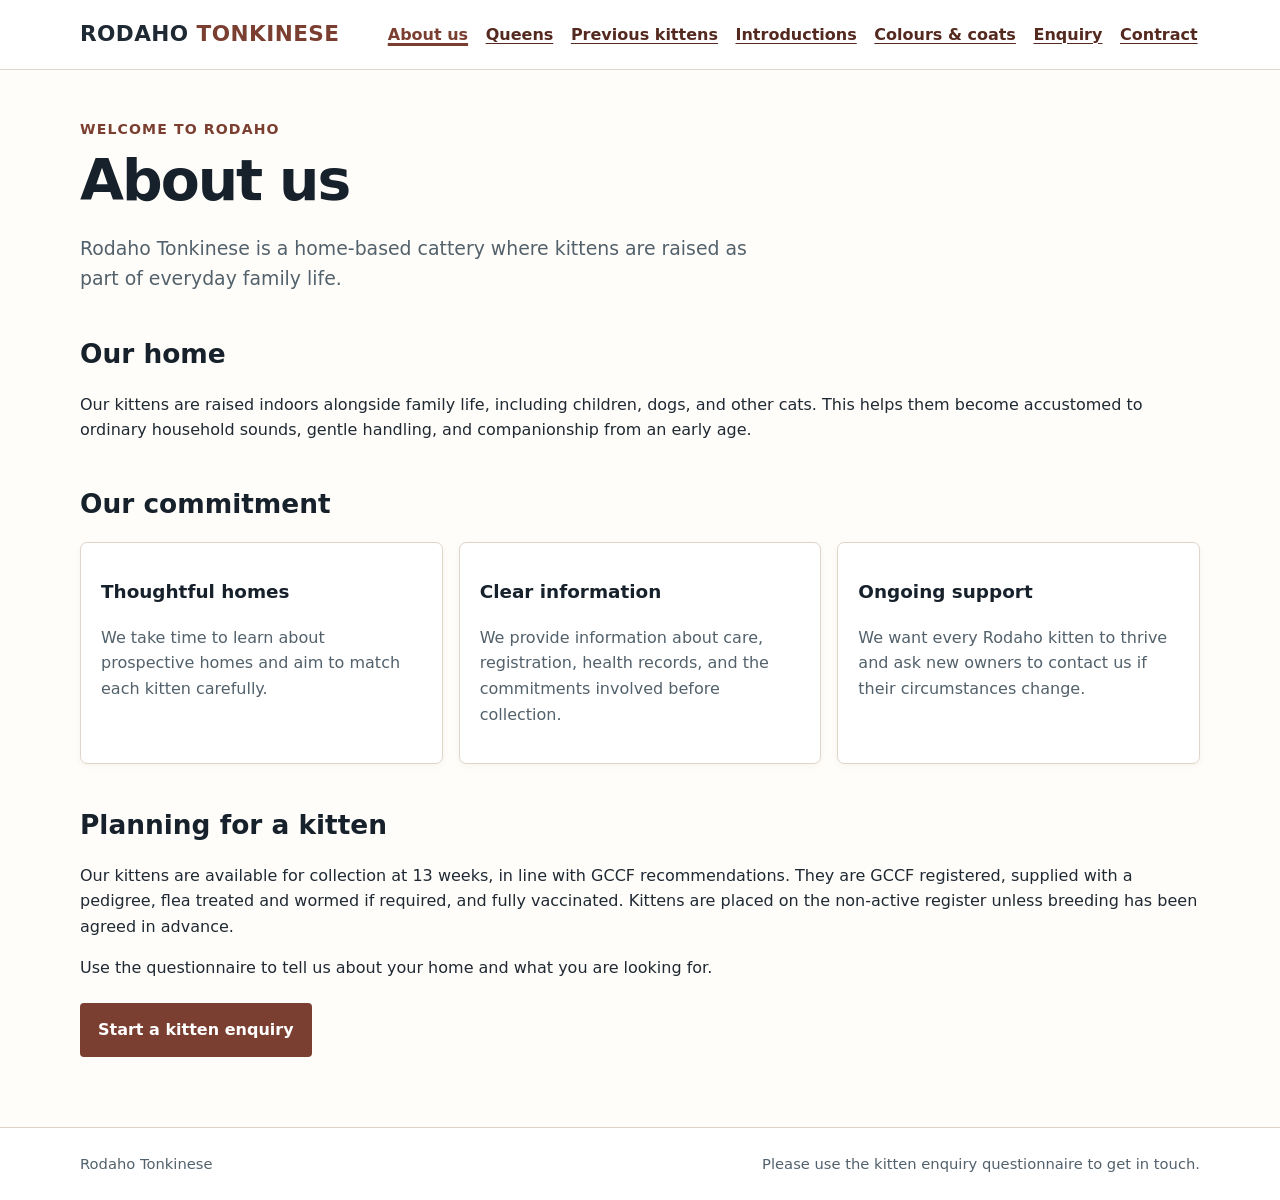
==== about-us.html @ 2a30117e "Publish! Publication" ====
<!doctype html>
<html lang="en">
<head><meta charset="utf-8"><meta name="viewport" content="width=device-width, initial-scale=1"><meta name="description" content="About Rodaho Tonkinese."><title>About Us | Rodaho Tonkinese</title><link rel="stylesheet" href="styles.css"></head>
<body>
  <a class="skip-link" href="#main">Skip to main content</a>
  <header class="site-header"><div class="bar"><a class="brand" href="index.html">RODAHO <span>TONKINESE</span></a><nav aria-label="Main navigation"><ul><li><a aria-current="page" href="about-us.html">About us</a></li><li><a href="breeding-queens.html">Queens</a></li><li><a href="previous-kittens.html">Previous kittens</a></li><li><a href="kitten-introductions.html">Introductions</a></li><li><a href="colours-coats.html">Colours &amp; coats</a></li><li><a href="enquiry.html">Enquiry</a></li><li><a href="contract.html">Contract</a></li></ul></nav></div></header>
  <main id="main">
    <p class="eyebrow">Welcome to Rodaho</p><h1>About us</h1>
    <p class="lead">Rodaho Tonkinese is a home-based cattery where kittens are raised as part of everyday family life.</p>
    <section><h2>Our home</h2><p>Our kittens are raised indoors alongside family life, including children, dogs, and other cats. This helps them become accustomed to ordinary household sounds, gentle handling, and companionship from an early age.</p></section>
    <section><h2>Our commitment</h2><div class="grid"><article class="card"><h3>Thoughtful homes</h3><p>We take time to learn about prospective homes and aim to match each kitten carefully.</p></article><article class="card"><h3>Clear information</h3><p>We provide information about care, registration, health records, and the commitments involved before collection.</p></article><article class="card"><h3>Ongoing support</h3><p>We want every Rodaho kitten to thrive and ask new owners to contact us if their circumstances change.</p></article></div></section>
    <section><h2>Planning for a kitten</h2><p>Our kittens are available for collection at 13 weeks, in line with GCCF recommendations. They are GCCF registered, supplied with a pedigree, flea treated and wormed if required, and fully vaccinated. Kittens are placed on the non-active register unless breeding has been agreed in advance.</p><p>Use the questionnaire to tell us about your home and what you are looking for.</p><a class="button" href="enquiry.html">Start a kitten enquiry</a></section>
  </main>
  <footer class="site-footer"><div class="footer-inner"><span>Rodaho Tonkinese</span><span>Please use the kitten enquiry questionnaire to get in touch.</span></div></footer>
</body>
</html>
---- styles.css ----
:root {
  --ink: #1f2933;
  --muted: #52616b;
  --paper: #fffdf9;
  --surface: #ffffff;
  --warm: #f4eadc;
  --accent: #7b3f31;
  --accent-dark: #54291f;
  --line: #ded4c8;
  --focus: #005fcc;
}

* { box-sizing: border-box; }

html { scroll-behavior: smooth; }

body {
  margin: 0;
  color: var(--ink);
  background: var(--paper);
  font: 1rem/1.6 system-ui, -apple-system, BlinkMacSystemFont, "Segoe UI", sans-serif;
}

a { color: var(--accent-dark); text-underline-offset: .18em; }
a:hover { color: var(--accent); }
a:focus-visible, button:focus-visible, input:focus-visible, textarea:focus-visible, select:focus-visible {
  outline: 3px solid var(--focus);
  outline-offset: 3px;
}

.skip-link {
  position: absolute;
  left: 1rem;
  top: -4rem;
  z-index: 10;
  padding: .65rem 1rem;
  color: white;
  background: var(--focus);
}
.skip-link:focus { top: 1rem; }

.site-header { background: var(--surface); border-bottom: 1px solid var(--line); }
.bar, main, .footer-inner { width: min(100% - 2rem, 70rem); margin: auto; }
.bar { display: flex; align-items: center; justify-content: space-between; gap: 1rem; padding: 1rem 0; }
.brand { color: var(--ink); font-size: 1.35rem; font-weight: 750; letter-spacing: .02em; text-decoration: none; }
.brand span { color: var(--accent); }
nav ul { display: flex; flex-wrap: wrap; justify-content: flex-end; gap: .25rem .8rem; margin: 0; padding: 0; list-style: none; }
nav a { display: inline-block; padding: .35rem .15rem; font-weight: 650; text-decoration-thickness: 1px; }
nav a[aria-current="page"] { color: var(--accent); text-decoration-thickness: 3px; }

main { padding: 3rem 0 4rem; }
.hero { max-width: 47rem; padding: 2rem 0 2.75rem; }
.eyebrow { margin: 0 0 .35rem; color: var(--accent); font-size: .88rem; font-weight: 800; letter-spacing: .08em; text-transform: uppercase; }
h1, h2, h3 { color: #17212b; line-height: 1.2; }
h1 { margin: 0 0 1rem; font-size: clamp(2rem, 5vw, 3.55rem); letter-spacing: -.035em; }
h2 { margin-top: 2.8rem; font-size: 1.65rem; }
h3 { margin-bottom: .35rem; font-size: 1.15rem; }
.lead { max-width: 42rem; color: var(--muted); font-size: 1.18rem; }
.button { display: inline-block; margin: .4rem .5rem .4rem 0; padding: .75rem 1rem; border: 2px solid var(--accent); border-radius: .25rem; color: white; background: var(--accent); font-weight: 750; text-decoration: none; }
.button:hover { border-color: var(--accent-dark); color: white; background: var(--accent-dark); }
.button.secondary { color: var(--accent-dark); background: transparent; }
.button.secondary:hover { color: white; }

.grid { display: grid; grid-template-columns: repeat(auto-fit, minmax(15rem, 1fr)); gap: 1rem; margin-top: 1.4rem; }
.card, .notice, .table-wrap, form { padding: 1.25rem; border: 1px solid var(--line); border-radius: .45rem; background: var(--surface); box-shadow: 0 2px 7px rgb(48 32 18 / 4%); }
.card { display: flex; flex-direction: column; }
.card p { color: var(--muted); }
.card a { margin-top: auto; font-weight: 750; }
.notice { border-left: 5px solid var(--accent); background: var(--warm); }
.notice h2 { margin-top: 0; }
.list-tight li { margin-bottom: .45rem; }
.section-intro { max-width: 48rem; color: var(--muted); }

.table-wrap { overflow-x: auto; padding: 0; }
table { width: 100%; border-collapse: collapse; background: var(--surface); }
th, td { padding: .85rem 1rem; border-bottom: 1px solid var(--line); text-align: left; vertical-align: top; }
th { background: var(--warm); }
tr:last-child td { border-bottom: 0; }

label { display: block; margin-top: 1rem; font-weight: 750; }
input, textarea, select { width: 100%; margin-top: .3rem; padding: .7rem; border: 1px solid #9a8e82; border-radius: .25rem; color: var(--ink); background: white; font: inherit; }
textarea { min-height: 8rem; resize: vertical; }
fieldset { margin: 1.4rem 0; padding: 0; border: 0; }
legend { font-size: 1.25rem; font-weight: 800; }
.helper { color: var(--muted); font-size: .92rem; }
.required { color: #a61b1b; }
.form-note { margin-bottom: 1.2rem; }
button { cursor: pointer; font: inherit; }
.consent { display: flex; align-items: flex-start; gap: .65rem; padding: 1rem; border-radius: .3rem; background: var(--warm); }
.consent input { width: 1.2rem; height: 1.2rem; flex: 0 0 auto; margin: .2rem 0 0; }

.site-footer { border-top: 1px solid var(--line); background: var(--surface); }
.footer-inner { display: flex; flex-wrap: wrap; justify-content: space-between; gap: .5rem 2rem; padding: 1.5rem 0; color: var(--muted); font-size: .92rem; }

@media (max-width: 42rem) {
  .bar { display: block; }
  nav ul { justify-content: flex-start; margin-top: .6rem; }
  main { padding-top: 2rem; }
}

@media print {
  .site-header, .site-footer, .skip-link, .button, .no-print { display: none; }
  body { background: white; font-size: 11pt; }
  main { width: 100%; padding: 0; }
  .card, .notice, form { box-shadow: none; }
}
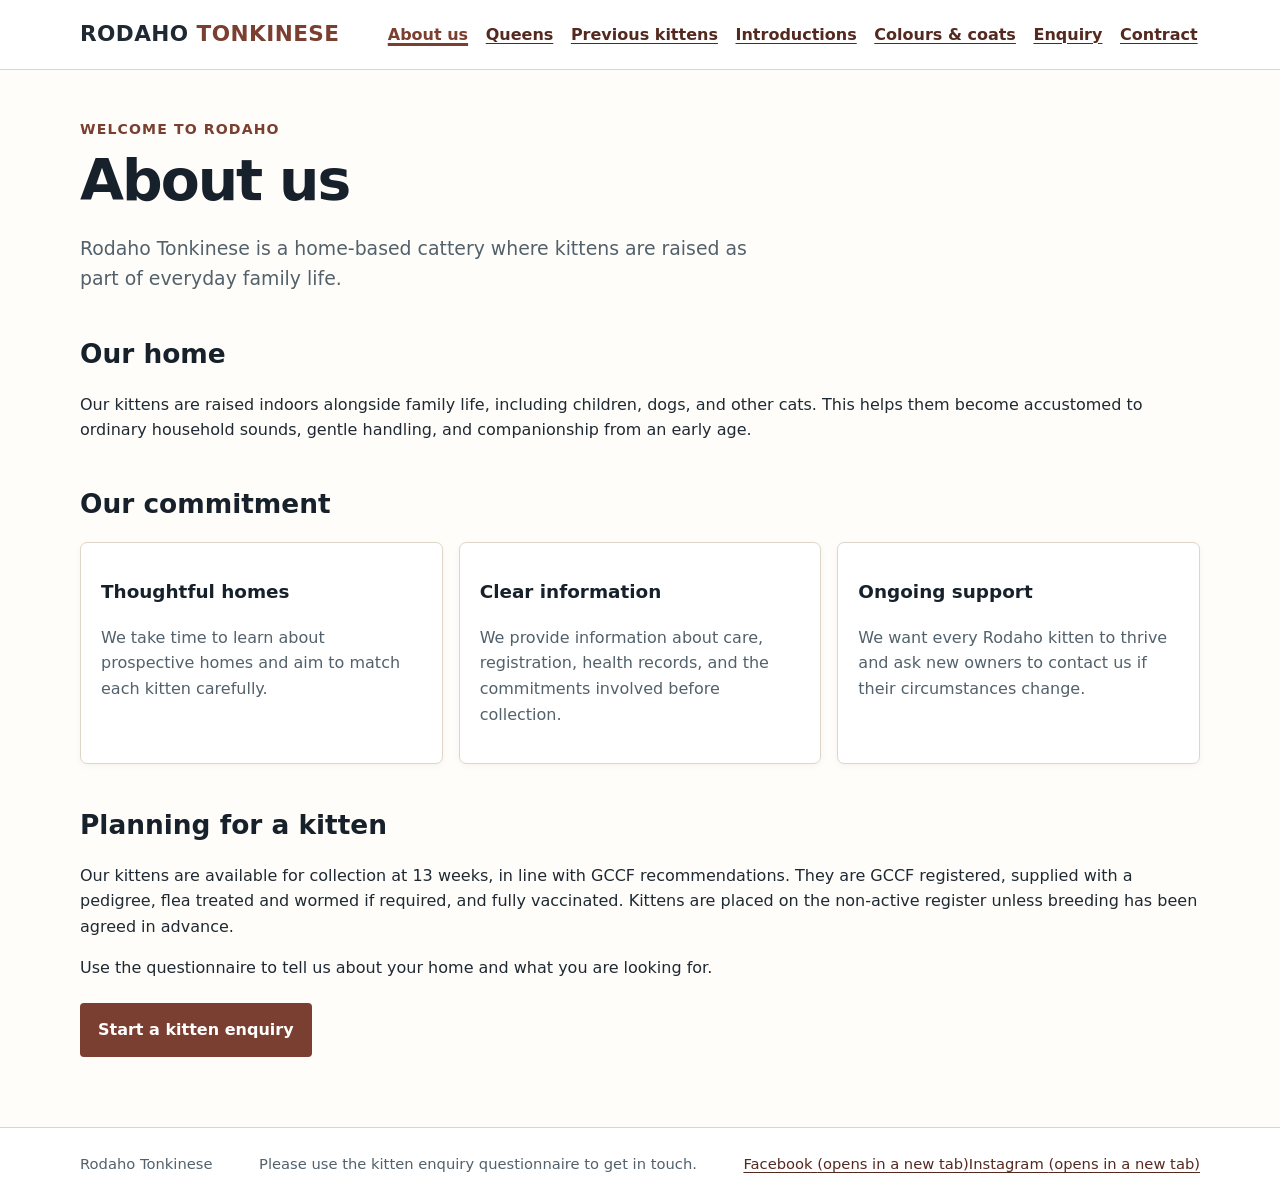
==== commit f958bf0e: "Next Steps Lets go" ====
--- a/about-us.html
+++ b/about-us.html
@@ -1,6 +1,6 @@
 <!doctype html>
 <html lang="en">
-<head><meta charset="utf-8"><meta name="viewport" content="width=device-width, initial-scale=1"><meta name="description" content="About Rodaho Tonkinese."><title>About Us | Rodaho Tonkinese</title><link rel="stylesheet" href="styles.css"></head>
+<head><meta charset="utf-8"><meta name="viewport" content="width=device-width, initial-scale=1"><meta name="description" content="Learn about Rodaho Tonkinese, a UK home-based cattery focused on thoughtful kitten homes, clear information, and lifelong welfare."><meta name="author" content="Rodaho Tonkinese"><meta name="robots" content="index,follow"><link rel="canonical" href="https://rodaho.co.uk/about-us.html"><meta property="og:locale" content="en_GB"><meta property="og:type" content="website"><meta property="og:site_name" content="Rodaho Tonkinese"><meta property="og:title" content="About Rodaho Tonkinese | UK Home-Based Cattery"><meta property="og:description" content="Learn about the home, care, and values behind Rodaho Tonkinese."><meta property="og:url" content="https://rodaho.co.uk/about-us.html"><meta name="twitter:card" content="summary"><title>About Rodaho Tonkinese | UK Home-Based Cattery</title><link rel="stylesheet" href="styles.css"></head>
 <body>
   <a class="skip-link" href="#main">Skip to main content</a>
   <header class="site-header"><div class="bar"><a class="brand" href="index.html">RODAHO <span>TONKINESE</span></a><nav aria-label="Main navigation"><ul><li><a aria-current="page" href="about-us.html">About us</a></li><li><a href="breeding-queens.html">Queens</a></li><li><a href="previous-kittens.html">Previous kittens</a></li><li><a href="kitten-introductions.html">Introductions</a></li><li><a href="colours-coats.html">Colours &amp; coats</a></li><li><a href="enquiry.html">Enquiry</a></li><li><a href="contract.html">Contract</a></li></ul></nav></div></header>
@@ -11,6 +11,6 @@
     <section><h2>Our commitment</h2><div class="grid"><article class="card"><h3>Thoughtful homes</h3><p>We take time to learn about prospective homes and aim to match each kitten carefully.</p></article><article class="card"><h3>Clear information</h3><p>We provide information about care, registration, health records, and the commitments involved before collection.</p></article><article class="card"><h3>Ongoing support</h3><p>We want every Rodaho kitten to thrive and ask new owners to contact us if their circumstances change.</p></article></div></section>
     <section><h2>Planning for a kitten</h2><p>Our kittens are available for collection at 13 weeks, in line with GCCF recommendations. They are GCCF registered, supplied with a pedigree, flea treated and wormed if required, and fully vaccinated. Kittens are placed on the non-active register unless breeding has been agreed in advance.</p><p>Use the questionnaire to tell us about your home and what you are looking for.</p><a class="button" href="enquiry.html">Start a kitten enquiry</a></section>
   </main>
-  <footer class="site-footer"><div class="footer-inner"><span>Rodaho Tonkinese</span><span>Please use the kitten enquiry questionnaire to get in touch.</span></div></footer>
+  <footer class="site-footer"><div class="footer-inner"><span>Rodaho Tonkinese</span><span>Please use the kitten enquiry questionnaire to get in touch.</span><span class="social-links"><a href="https://www.facebook.com/RodahoTonkinese/" rel="me noopener noreferrer" target="_blank">Facebook <span class="sr-only">(opens in a new tab)</span></a><a href="https://www.instagram.com/rodahotonkinese/" rel="me noopener noreferrer" target="_blank">Instagram <span class="sr-only">(opens in a new tab)</span></a></span></div></footer>
 </body>
 </html>
--- a/styles.css
+++ b/styles.css
@@ -71,6 +71,29 @@
 .list-tight li { margin-bottom: .45rem; }
 .section-intro { max-width: 48rem; color: var(--muted); }
 
+.term-grid { display: grid; grid-template-columns: repeat(3, 1fr); gap: .75rem; margin-top: 1rem; }
+.term-grid div { padding: .8rem; border: 1px solid #d4bda6; border-radius: .3rem; background: rgb(255 255 255 / 65%); }
+.term-grid strong, .term-grid span { display: block; }
+.term-grid strong { color: var(--muted); font-size: .8rem; text-transform: uppercase; letter-spacing: .06em; }
+.term-grid span { font-weight: 800; }
+.coat-overview { display: grid; grid-template-columns: repeat(3, 1fr); gap: 1rem; margin-top: 1.4rem; }
+.pattern-card { padding: 1.2rem; border: 1px solid var(--line); border-top: 6px solid var(--accent); border-radius: .45rem; background: var(--surface); }
+.pattern-card.mink { border-top-color: #557f7f; }
+.pattern-card.solid { border-top-color: #8a6b37; }
+.pattern-card h3 { margin-top: 0; }
+.pattern-label { margin: 0 0 .7rem; color: var(--accent-dark); font-size: .85rem; font-weight: 850; letter-spacing: .05em; text-transform: uppercase; }
+.pattern-label span { padding: .13rem .4rem; border-radius: 99px; color: white; background: var(--accent-dark); font-size: .75rem; }
+.mink .pattern-label { color: #315c5c; }
+.mink .pattern-label span { background: #315c5c; }
+.solid .pattern-label { color: #654b20; }
+.solid .pattern-label span { background: #654b20; }
+.colour-pair-grid { display: grid; gap: 1rem; margin-top: 1.4rem; }
+.colour-pair { display: grid; grid-template-columns: 3.2rem minmax(9rem, 1fr) 3.2rem minmax(9rem, 1fr); gap: .7rem; align-items: center; padding: 1rem; border: 1px solid var(--line); border-radius: .45rem; background: var(--surface); }
+.colour-pair h3 { margin: 0; }
+.colour-pair p { margin: .2rem 0 0; color: var(--muted); font-size: .93rem; }
+.colour-swatch { width: 3.2rem; height: 3.2rem; border: 1px solid rgb(0 0 0 / 15%); border-radius: 50%; box-shadow: inset 0 0 0 .3rem rgb(255 255 255 / 30%); }
+.brown { background: #4b2c20; }.blue { background: #7c8798; }.chocolate { background: #9a6545; }.lilac { background: #b7a2ad; }.cinnamon { background: #b96d47; }.fawn { background: #d6b893; }
+
 .table-wrap { overflow-x: auto; padding: 0; }
 table { width: 100%; border-collapse: collapse; background: var(--surface); }
 th, td { padding: .85rem 1rem; border-bottom: 1px solid var(--line); text-align: left; vertical-align: top; }
@@ -96,6 +119,8 @@
   .bar { display: block; }
   nav ul { justify-content: flex-start; margin-top: .6rem; }
   main { padding-top: 2rem; }
+  .term-grid, .coat-overview { grid-template-columns: 1fr; }
+  .colour-pair { grid-template-columns: 3.2rem 1fr; }
 }
 
 @media print {
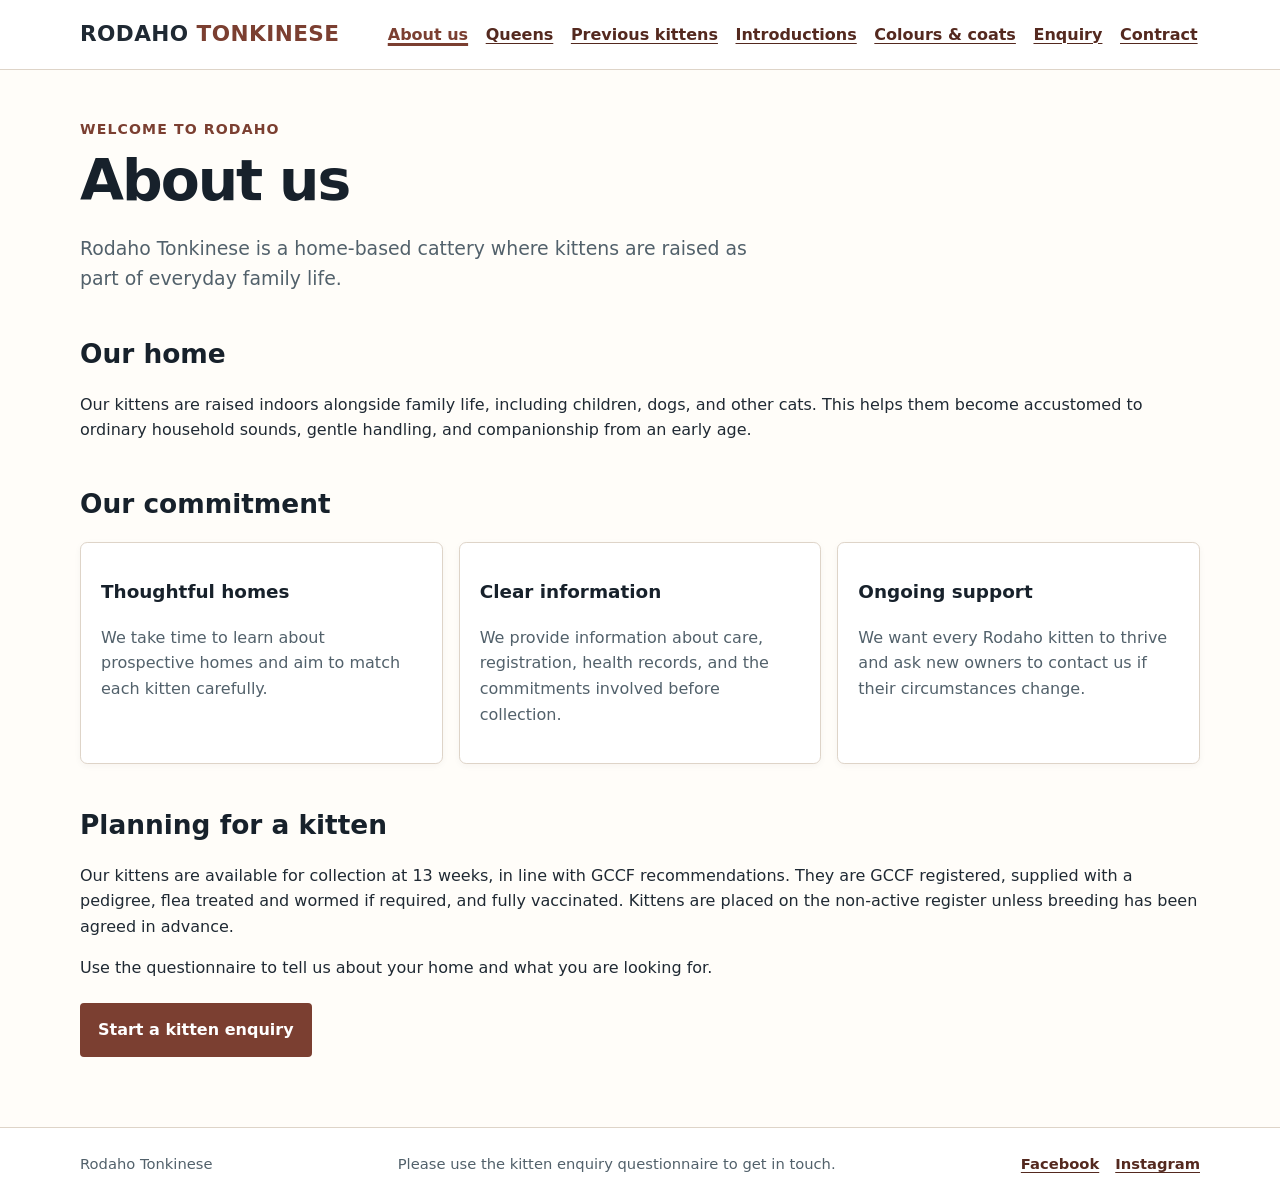
==== commit ca62b237: "Next Next updates" ====
--- a/about-us.html
+++ b/about-us.html
@@ -1,5 +1,5 @@
 <!doctype html>
-<html lang="en">
+<html lang="en-GB">
 <head><meta charset="utf-8"><meta name="viewport" content="width=device-width, initial-scale=1"><meta name="description" content="Learn about Rodaho Tonkinese, a UK home-based cattery focused on thoughtful kitten homes, clear information, and lifelong welfare."><meta name="author" content="Rodaho Tonkinese"><meta name="robots" content="index,follow"><link rel="canonical" href="https://rodaho.co.uk/about-us.html"><meta property="og:locale" content="en_GB"><meta property="og:type" content="website"><meta property="og:site_name" content="Rodaho Tonkinese"><meta property="og:title" content="About Rodaho Tonkinese | UK Home-Based Cattery"><meta property="og:description" content="Learn about the home, care, and values behind Rodaho Tonkinese."><meta property="og:url" content="https://rodaho.co.uk/about-us.html"><meta name="twitter:card" content="summary"><title>About Rodaho Tonkinese | UK Home-Based Cattery</title><link rel="stylesheet" href="styles.css"></head>
 <body>
   <a class="skip-link" href="#main">Skip to main content</a>
--- a/styles.css
+++ b/styles.css
@@ -114,6 +114,9 @@
 
 .site-footer { border-top: 1px solid var(--line); background: var(--surface); }
 .footer-inner { display: flex; flex-wrap: wrap; justify-content: space-between; gap: .5rem 2rem; padding: 1.5rem 0; color: var(--muted); font-size: .92rem; }
+.social-links { display: flex; gap: 1rem; }
+.social-links a { font-weight: 750; }
+.sr-only { position: absolute; width: 1px; height: 1px; padding: 0; margin: -1px; overflow: hidden; clip: rect(0, 0, 0, 0); white-space: nowrap; border: 0; }
 
 @media (max-width: 42rem) {
   .bar { display: block; }
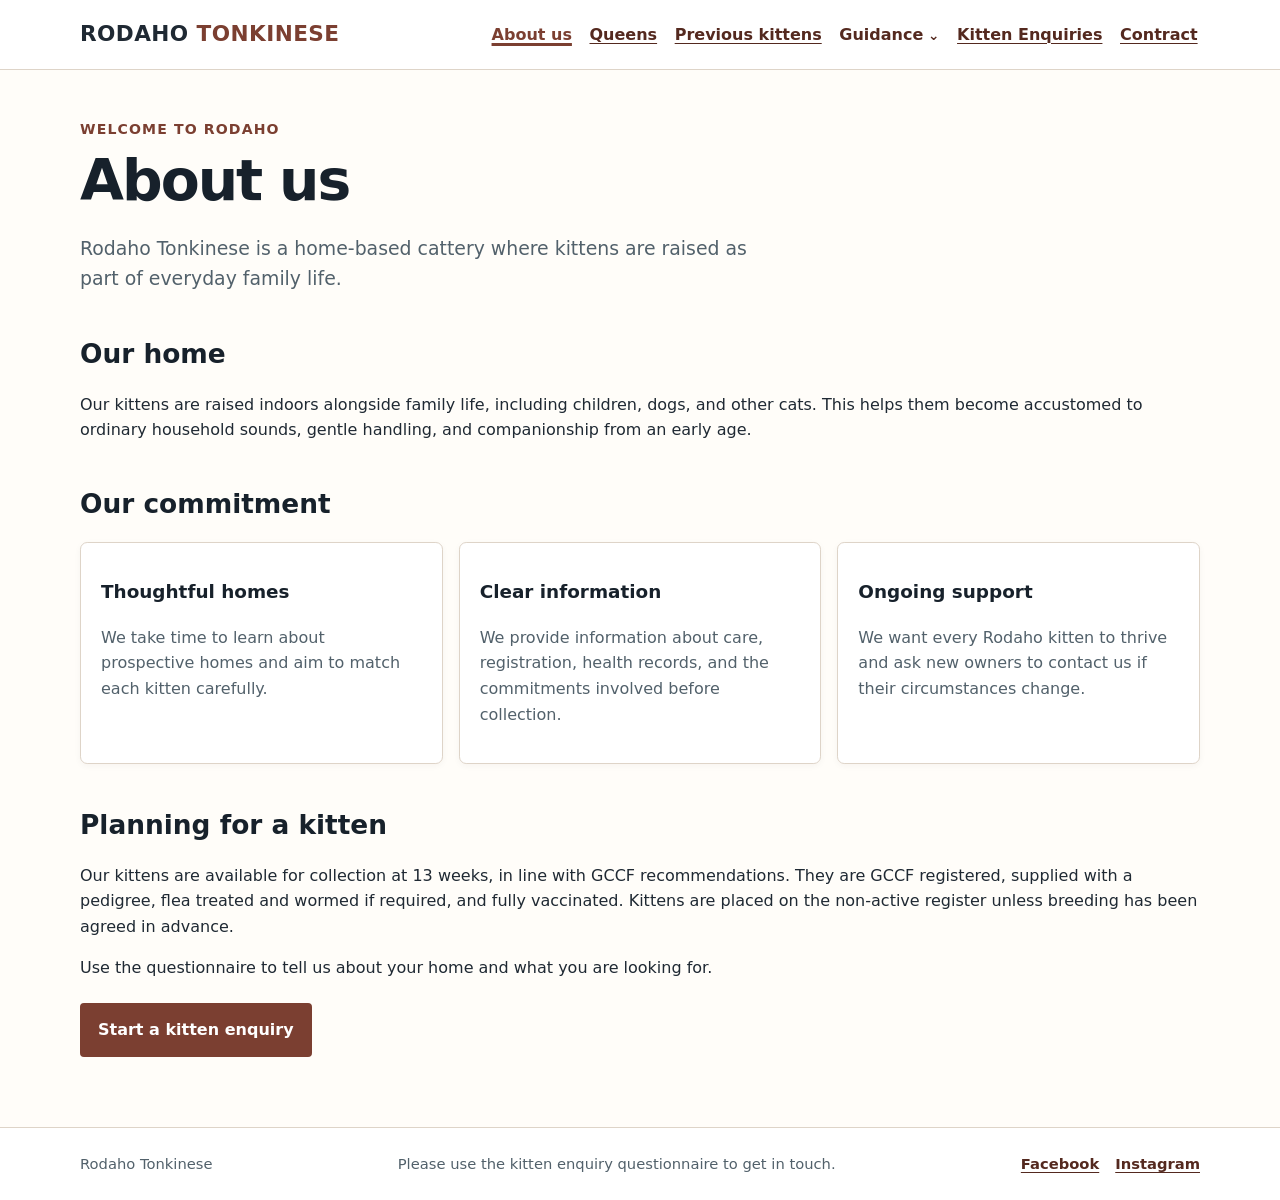
==== commit b74d0ec9: "hcaptcha cpatcha" ====
--- a/about-us.html
+++ b/about-us.html
@@ -3,7 +3,7 @@
 <head><meta charset="utf-8"><meta name="viewport" content="width=device-width, initial-scale=1"><meta name="description" content="Learn about Rodaho Tonkinese, a UK home-based cattery focused on thoughtful kitten homes, clear information, and lifelong welfare."><meta name="author" content="Rodaho Tonkinese"><meta name="robots" content="index,follow"><link rel="canonical" href="https://rodaho.co.uk/about-us.html"><meta property="og:locale" content="en_GB"><meta property="og:type" content="website"><meta property="og:site_name" content="Rodaho Tonkinese"><meta property="og:title" content="About Rodaho Tonkinese | UK Home-Based Cattery"><meta property="og:description" content="Learn about the home, care, and values behind Rodaho Tonkinese."><meta property="og:url" content="https://rodaho.co.uk/about-us.html"><meta name="twitter:card" content="summary"><title>About Rodaho Tonkinese | UK Home-Based Cattery</title><link rel="stylesheet" href="styles.css"></head>
 <body>
   <a class="skip-link" href="#main">Skip to main content</a>
-  <header class="site-header"><div class="bar"><a class="brand" href="index.html">RODAHO <span>TONKINESE</span></a><nav aria-label="Main navigation"><ul><li><a aria-current="page" href="about-us.html">About us</a></li><li><a href="breeding-queens.html">Queens</a></li><li><a href="previous-kittens.html">Previous kittens</a></li><li><a href="kitten-introductions.html">Introductions</a></li><li><a href="colours-coats.html">Colours &amp; coats</a></li><li><a href="enquiry.html">Enquiry</a></li><li><a href="contract.html">Contract</a></li></ul></nav></div></header>
+  <header class="site-header"><div class="bar"><a class="brand" href="index.html">RODAHO <span>TONKINESE</span></a><nav aria-label="Main navigation"><ul><li><a aria-current="page" href="about-us.html">About us</a></li><li><a href="breeding-queens.html">Queens</a></li><li><a href="previous-kittens.html">Previous kittens</a></li><li><details class="nav-dropdown"><summary>Guidance</summary><ul><li><a href="kitten-introductions.html">Kitten Introduction Guidance</a></li><li><a href="colours-coats.html">Colours &amp; coats</a></li></ul></details></li><li><a href="enquiry.html">Kitten Enquiries</a></li><li><a href="contract.html">Contract</a></li></ul></nav></div></header>
   <main id="main">
     <p class="eyebrow">Welcome to Rodaho</p><h1>About us</h1>
     <p class="lead">Rodaho Tonkinese is a home-based cattery where kittens are raised as part of everyday family life.</p>
--- a/styles.css
+++ b/styles.css
@@ -23,7 +23,7 @@
 
 a { color: var(--accent-dark); text-underline-offset: .18em; }
 a:hover { color: var(--accent); }
-a:focus-visible, button:focus-visible, input:focus-visible, textarea:focus-visible, select:focus-visible {
+a:focus-visible, button:focus-visible, input:focus-visible, textarea:focus-visible, select:focus-visible, summary:focus-visible {
   outline: 3px solid var(--focus);
   outline-offset: 3px;
 }
@@ -44,9 +44,16 @@
 .bar { display: flex; align-items: center; justify-content: space-between; gap: 1rem; padding: 1rem 0; }
 .brand { color: var(--ink); font-size: 1.35rem; font-weight: 750; letter-spacing: .02em; text-decoration: none; }
 .brand span { color: var(--accent); }
-nav ul { display: flex; flex-wrap: wrap; justify-content: flex-end; gap: .25rem .8rem; margin: 0; padding: 0; list-style: none; }
+nav > ul { display: flex; flex-wrap: wrap; justify-content: flex-end; gap: .25rem .8rem; margin: 0; padding: 0; list-style: none; }
 nav a { display: inline-block; padding: .35rem .15rem; font-weight: 650; text-decoration-thickness: 1px; }
 nav a[aria-current="page"] { color: var(--accent); text-decoration-thickness: 3px; }
+.nav-dropdown { position: relative; }
+.nav-dropdown summary { padding: .35rem .15rem; color: var(--accent-dark); cursor: pointer; font-weight: 650; list-style: none; }
+.nav-dropdown summary::-webkit-details-marker { display: none; }
+.nav-dropdown summary::after { content: "⌄"; margin-left: .3rem; font-size: .85em; }
+.nav-dropdown[open] summary::after { content: "⌃"; }
+.nav-dropdown > ul { position: absolute; z-index: 5; top: calc(100% + .3rem); left: -.75rem; display: grid; min-width: 17rem; margin: 0; padding: .45rem .75rem; border: 1px solid var(--line); border-radius: .35rem; background: var(--surface); box-shadow: 0 5px 14px rgb(48 32 18 / 12%); list-style: none; }
+.nav-dropdown > ul a { width: 100%; padding: .5rem 0; }
 
 main { padding: 3rem 0 4rem; }
 .hero { max-width: 47rem; padding: 2rem 0 2.75rem; }
@@ -111,6 +118,8 @@
 button { cursor: pointer; font: inherit; }
 .consent { display: flex; align-items: flex-start; gap: .65rem; padding: 1rem; border-radius: .3rem; background: var(--warm); }
 .consent input { width: 1.2rem; height: 1.2rem; flex: 0 0 auto; margin: .2rem 0 0; }
+.honeypot { display: none; }
+.captcha-wrap { margin-top: 1.4rem; }
 
 .site-footer { border-top: 1px solid var(--line); background: var(--surface); }
 .footer-inner { display: flex; flex-wrap: wrap; justify-content: space-between; gap: .5rem 2rem; padding: 1.5rem 0; color: var(--muted); font-size: .92rem; }
@@ -120,7 +129,8 @@
 
 @media (max-width: 42rem) {
   .bar { display: block; }
-  nav ul { justify-content: flex-start; margin-top: .6rem; }
+  nav > ul { justify-content: flex-start; margin-top: .6rem; }
+  .nav-dropdown > ul { position: static; min-width: 0; margin-top: .25rem; box-shadow: none; }
   main { padding-top: 2rem; }
   .term-grid, .coat-overview { grid-template-columns: 1fr; }
   .colour-pair { grid-template-columns: 3.2rem 1fr; }
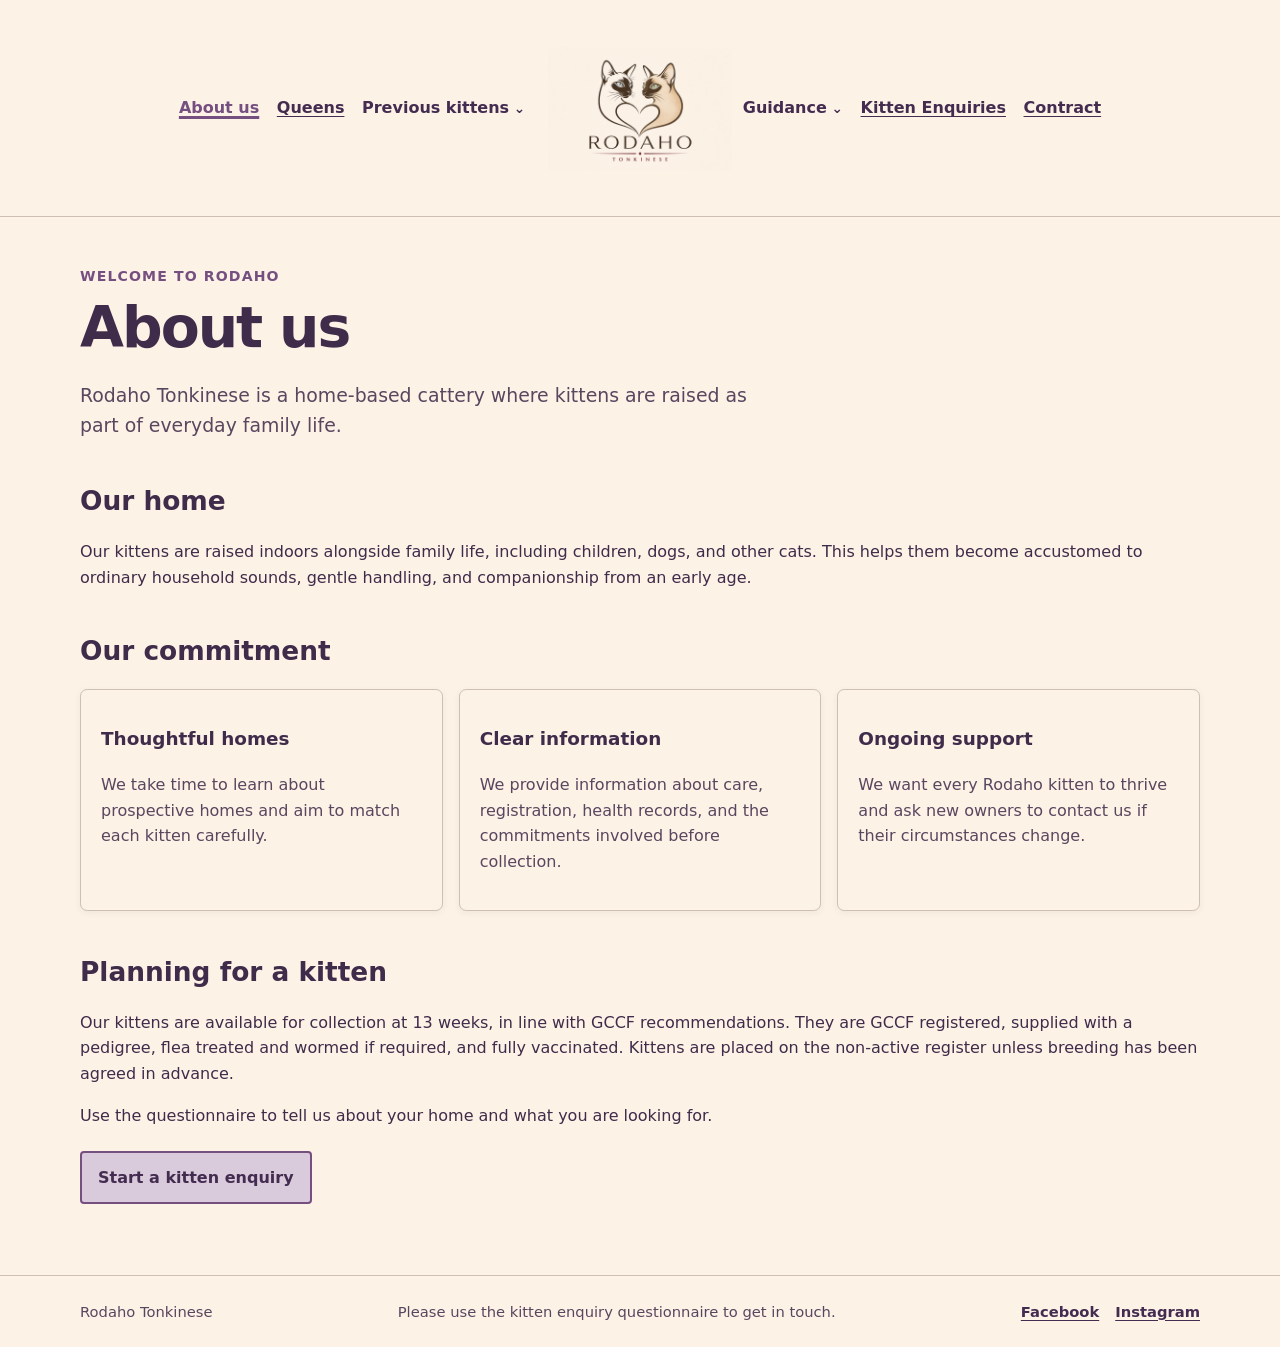
==== commit 909618bc: "Separate Kittens" ====
--- a/about-us.html
+++ b/about-us.html
@@ -3,7 +3,7 @@
 <head><meta charset="utf-8"><meta name="viewport" content="width=device-width, initial-scale=1"><meta name="description" content="Learn about Rodaho Tonkinese, a UK home-based cattery focused on thoughtful kitten homes, clear information, and lifelong welfare."><meta name="author" content="Rodaho Tonkinese"><meta name="robots" content="index,follow"><link rel="canonical" href="https://rodaho.co.uk/about-us.html"><meta property="og:locale" content="en_GB"><meta property="og:type" content="website"><meta property="og:site_name" content="Rodaho Tonkinese"><meta property="og:title" content="About Rodaho Tonkinese | UK Home-Based Cattery"><meta property="og:description" content="Learn about the home, care, and values behind Rodaho Tonkinese."><meta property="og:url" content="https://rodaho.co.uk/about-us.html"><meta name="twitter:card" content="summary"><title>About Rodaho Tonkinese | UK Home-Based Cattery</title><link rel="stylesheet" href="styles.css"></head>
 <body>
   <a class="skip-link" href="#main">Skip to main content</a>
-  <header class="site-header"><div class="bar"><a class="brand" href="index.html">RODAHO <span>TONKINESE</span></a><nav aria-label="Main navigation"><ul><li><a aria-current="page" href="about-us.html">About us</a></li><li><a href="breeding-queens.html">Queens</a></li><li><a href="previous-kittens.html">Previous kittens</a></li><li><details class="nav-dropdown"><summary>Guidance</summary><ul><li><a href="kitten-introductions.html">Kitten Introduction Guidance</a></li><li><a href="colours-coats.html">Colours &amp; coats</a></li></ul></details></li><li><a href="enquiry.html">Kitten Enquiries</a></li><li><a href="contract.html">Contract</a></li></ul></nav></div></header>
+  <header class="site-header"><div class="bar"><a class="brand" href="index.html">RODAHO <span>TONKINESE</span></a><nav aria-label="Main navigation"><ul><li><a aria-current="page" href="about-us.html">About us</a></li><li><a href="breeding-queens.html">Queens</a></li><li><details class="nav-dropdown"><summary>Previous kittens</summary><ul><li><a href="moana-kittens.html">Moana's kittens</a></li><li><a href="nessa-kittens.html">Nessa's kittens</a></li></ul></details></li><li><details class="nav-dropdown"><summary>Guidance</summary><ul><li><a href="kitten-introductions.html">Kitten Introduction Guidance</a></li><li><a href="colours-coats.html">Colours &amp; coats</a></li></ul></details></li><li><a href="enquiry.html">Kitten Enquiries</a></li><li><a href="contract.html">Contract</a></li></ul></nav></div></header>
   <main id="main">
     <p class="eyebrow">Welcome to Rodaho</p><h1>About us</h1>
     <p class="lead">Rodaho Tonkinese is a home-based cattery where kittens are raised as part of everyday family life.</p>
--- a/styles.css
+++ b/styles.css
@@ -1,13 +1,13 @@
 :root {
-  --ink: #1f2933;
-  --muted: #52616b;
-  --paper: #fffdf9;
-  --surface: #ffffff;
-  --warm: #f4eadc;
-  --accent: #7b3f31;
-  --accent-dark: #54291f;
-  --line: #ded4c8;
-  --focus: #005fcc;
+  --ink: #3f2b4a;
+  --muted: #59465f;
+  --paper: #fcf2e6;
+  --surface: #fcf2e6;
+  --warm: #f5e7d8;
+  --accent: #754f80;
+  --accent-dark: #442c50;
+  --line: #cdbfb4;
+  --focus: #704187;
 }
 
 * { box-sizing: border-box; }
@@ -34,7 +34,7 @@
   top: -4rem;
   z-index: 10;
   padding: .65rem 1rem;
-  color: white;
+  color: #fbf7f2;
   background: var(--focus);
 }
 .skip-link:focus { top: 1rem; }
@@ -42,9 +42,11 @@
 .site-header { background: var(--surface); border-bottom: 1px solid var(--line); }
 .bar, main, .footer-inner { width: min(100% - 2rem, 70rem); margin: auto; }
 .bar { display: flex; align-items: center; justify-content: space-between; gap: 1rem; padding: 1rem 0; }
-.brand { color: var(--ink); font-size: 1.35rem; font-weight: 750; letter-spacing: .02em; text-decoration: none; }
-.brand span { color: var(--accent); }
-nav > ul { display: flex; flex-wrap: wrap; justify-content: flex-end; gap: .25rem .8rem; margin: 0; padding: 0; list-style: none; }
+.site-header .bar { position: relative; display: flex; width: min(100% - 2rem, 90rem); min-height: 13.5rem; margin: auto; }
+.site-header nav { width: 100%; }
+.brand { position: absolute; z-index: 1; top: 50%; left: 50%; display: inline-block; width: 11.5rem; height: 11.5rem; overflow: hidden; background: url("assets/rodaho-logo.png") center / contain no-repeat; transform: translate(-50%, -50%); text-indent: -9999px; white-space: nowrap; text-decoration: none; }
+nav > ul { display: flex; flex-wrap: wrap; justify-content: center; gap: .25rem .8rem; margin: 0; padding: 0; list-style: none; }
+nav > ul > li:nth-child(3) { margin-right: 12.5rem; }
 nav a { display: inline-block; padding: .35rem .15rem; font-weight: 650; text-decoration-thickness: 1px; }
 nav a[aria-current="page"] { color: var(--accent); text-decoration-thickness: 3px; }
 .nav-dropdown { position: relative; }
@@ -52,24 +54,24 @@
 .nav-dropdown summary::-webkit-details-marker { display: none; }
 .nav-dropdown summary::after { content: "⌄"; margin-left: .3rem; font-size: .85em; }
 .nav-dropdown[open] summary::after { content: "⌃"; }
-.nav-dropdown > ul { position: absolute; z-index: 5; top: calc(100% + .3rem); left: -.75rem; display: grid; min-width: 17rem; margin: 0; padding: .45rem .75rem; border: 1px solid var(--line); border-radius: .35rem; background: var(--surface); box-shadow: 0 5px 14px rgb(48 32 18 / 12%); list-style: none; }
+.nav-dropdown > ul { position: absolute; z-index: 5; top: calc(100% + .3rem); left: -.75rem; display: grid; min-width: 17rem; margin: 0; padding: .45rem .75rem; border: 1px solid var(--line); border-radius: .35rem; background: var(--surface); box-shadow: 0 5px 14px rgb(63 43 74 / 14%); list-style: none; }
 .nav-dropdown > ul a { width: 100%; padding: .5rem 0; }
 
 main { padding: 3rem 0 4rem; }
 .hero { max-width: 47rem; padding: 2rem 0 2.75rem; }
 .eyebrow { margin: 0 0 .35rem; color: var(--accent); font-size: .88rem; font-weight: 800; letter-spacing: .08em; text-transform: uppercase; }
-h1, h2, h3 { color: #17212b; line-height: 1.2; }
+h1, h2, h3 { color: var(--ink); line-height: 1.2; }
 h1 { margin: 0 0 1rem; font-size: clamp(2rem, 5vw, 3.55rem); letter-spacing: -.035em; }
 h2 { margin-top: 2.8rem; font-size: 1.65rem; }
 h3 { margin-bottom: .35rem; font-size: 1.15rem; }
 .lead { max-width: 42rem; color: var(--muted); font-size: 1.18rem; }
-.button { display: inline-block; margin: .4rem .5rem .4rem 0; padding: .75rem 1rem; border: 2px solid var(--accent); border-radius: .25rem; color: white; background: var(--accent); font-weight: 750; text-decoration: none; }
-.button:hover { border-color: var(--accent-dark); color: white; background: var(--accent-dark); }
+.button { display: inline-block; margin: .4rem .5rem .4rem 0; padding: .75rem 1rem; border: 2px solid var(--accent); border-radius: .25rem; color: var(--accent-dark); background: #d9cadc; font-weight: 750; text-decoration: none; }
+.button:hover { border-color: var(--accent-dark); color: var(--accent-dark); background: #c7b1cd; }
 .button.secondary { color: var(--accent-dark); background: transparent; }
-.button.secondary:hover { color: white; }
+.button.secondary:hover { color: var(--accent-dark); }
 
 .grid { display: grid; grid-template-columns: repeat(auto-fit, minmax(15rem, 1fr)); gap: 1rem; margin-top: 1.4rem; }
-.card, .notice, .table-wrap, form { padding: 1.25rem; border: 1px solid var(--line); border-radius: .45rem; background: var(--surface); box-shadow: 0 2px 7px rgb(48 32 18 / 4%); }
+.card, .notice, .table-wrap, form { padding: 1.25rem; border: 1px solid var(--line); border-radius: .45rem; background: var(--surface); box-shadow: 0 2px 7px rgb(63 43 74 / 6%); }
 .card { display: flex; flex-direction: column; }
 .card p { color: var(--muted); }
 .card a { margin-top: auto; font-weight: 750; }
@@ -78,22 +80,37 @@
 .list-tight li { margin-bottom: .45rem; }
 .section-intro { max-width: 48rem; color: var(--muted); }
 
+.queen-profiles { display: grid; gap: 2.5rem; margin: 2.2rem 0 3rem; }
+.queen-profile { display: grid; grid-template-columns: minmax(15rem, .75fr) minmax(0, 1.25fr); gap: clamp(1.25rem, 4vw, 3.25rem); align-items: start; padding: 1.1rem; border: 1px solid var(--line); border-radius: .6rem; background: var(--surface); box-shadow: 0 2px 7px rgb(63 43 74 / 6%); }
+.queen-profile-reverse .queen-photo { order: 2; }
+.queen-profile-reverse .queen-copy { order: 1; }
+.queen-photo { margin: 0; }
+.queen-photo img { display: block; width: 100%; aspect-ratio: 4 / 5; object-fit: cover; border-radius: .35rem; }
+.queen-photo figcaption { margin-top: .55rem; color: var(--muted); font-size: .9rem; font-weight: 750; text-align: center; }
+.queen-copy h2 { margin: .1rem 0 .35rem; }
+.queen-copy > .eyebrow { margin-bottom: .15rem; }
+.queen-fact { margin: 0 0 1rem; color: var(--muted); font-weight: 750; }
+.queen-detail { margin-top: 1.2rem; padding: 1rem 1.1rem; border-left: 4px solid var(--accent); border-radius: 0 .35rem .35rem 0; background: var(--warm); }
+.queen-detail h3 { margin-top: 0; }
+.queen-detail p:last-child { margin-bottom: 0; }
+.health-detail { border-left-color: #5e4775; }
+
 .term-grid { display: grid; grid-template-columns: repeat(3, 1fr); gap: .75rem; margin-top: 1rem; }
-.term-grid div { padding: .8rem; border: 1px solid #d4bda6; border-radius: .3rem; background: rgb(255 255 255 / 65%); }
+.term-grid div { padding: .8rem; border: 1px solid var(--line); border-radius: .3rem; background: rgb(252 242 230 / 74%); }
 .term-grid strong, .term-grid span { display: block; }
 .term-grid strong { color: var(--muted); font-size: .8rem; text-transform: uppercase; letter-spacing: .06em; }
 .term-grid span { font-weight: 800; }
 .coat-overview { display: grid; grid-template-columns: repeat(3, 1fr); gap: 1rem; margin-top: 1.4rem; }
 .pattern-card { padding: 1.2rem; border: 1px solid var(--line); border-top: 6px solid var(--accent); border-radius: .45rem; background: var(--surface); }
-.pattern-card.mink { border-top-color: #557f7f; }
-.pattern-card.solid { border-top-color: #8a6b37; }
+.pattern-card.mink { border-top-color: #8b6595; }
+.pattern-card.solid { border-top-color: #9a769f; }
 .pattern-card h3 { margin-top: 0; }
 .pattern-label { margin: 0 0 .7rem; color: var(--accent-dark); font-size: .85rem; font-weight: 850; letter-spacing: .05em; text-transform: uppercase; }
 .pattern-label span { padding: .13rem .4rem; border-radius: 99px; color: white; background: var(--accent-dark); font-size: .75rem; }
-.mink .pattern-label { color: #315c5c; }
-.mink .pattern-label span { background: #315c5c; }
-.solid .pattern-label { color: #654b20; }
-.solid .pattern-label span { background: #654b20; }
+.mink .pattern-label { color: #5f3e6d; }
+.mink .pattern-label span { background: #5f3e6d; }
+.solid .pattern-label { color: #684675; }
+.solid .pattern-label span { background: #684675; }
 .colour-pair-grid { display: grid; gap: 1rem; margin-top: 1.4rem; }
 .colour-pair { display: grid; grid-template-columns: 3.2rem minmax(9rem, 1fr) 3.2rem minmax(9rem, 1fr); gap: .7rem; align-items: center; padding: 1rem; border: 1px solid var(--line); border-radius: .45rem; background: var(--surface); }
 .colour-pair h3 { margin: 0; }
@@ -108,12 +125,12 @@
 tr:last-child td { border-bottom: 0; }
 
 label { display: block; margin-top: 1rem; font-weight: 750; }
-input, textarea, select { width: 100%; margin-top: .3rem; padding: .7rem; border: 1px solid #9a8e82; border-radius: .25rem; color: var(--ink); background: white; font: inherit; }
+input, textarea, select { width: 100%; margin-top: .3rem; padding: .7rem; border: 1px solid #a797a3; border-radius: .25rem; color: var(--ink); background: #fcf2e6; font: inherit; }
 textarea { min-height: 8rem; resize: vertical; }
 fieldset { margin: 1.4rem 0; padding: 0; border: 0; }
 legend { font-size: 1.25rem; font-weight: 800; }
 .helper { color: var(--muted); font-size: .92rem; }
-.required { color: #a61b1b; }
+.required { color: #6c315d; }
 .form-note { margin-bottom: 1.2rem; }
 button { cursor: pointer; font: inherit; }
 .consent { display: flex; align-items: flex-start; gap: .65rem; padding: 1rem; border-radius: .3rem; background: var(--warm); }
@@ -128,12 +145,17 @@
 .sr-only { position: absolute; width: 1px; height: 1px; padding: 0; margin: -1px; overflow: hidden; clip: rect(0, 0, 0, 0); white-space: nowrap; border: 0; }
 
 @media (max-width: 42rem) {
-  .bar { display: block; }
-  nav > ul { justify-content: flex-start; margin-top: .6rem; }
+  .site-header .bar { display: flex; flex-direction: column; width: calc(100% - 2rem); min-height: 0; margin: auto; }
+  .brand { position: static; width: 9.5rem; height: 9.5rem; transform: none; }
+  nav > ul { justify-content: center; margin-top: .6rem; }
+  nav > ul > li:nth-child(3) { margin-right: 0; }
   .nav-dropdown > ul { position: static; min-width: 0; margin-top: .25rem; box-shadow: none; }
   main { padding-top: 2rem; }
   .term-grid, .coat-overview { grid-template-columns: 1fr; }
   .colour-pair { grid-template-columns: 3.2rem 1fr; }
+  .queen-profile { grid-template-columns: 1fr; }
+  .queen-profile-reverse .queen-photo, .queen-profile-reverse .queen-copy { order: initial; }
+  .queen-photo { max-width: 28rem; margin: 0 auto; }
 }
 
 @media print {
